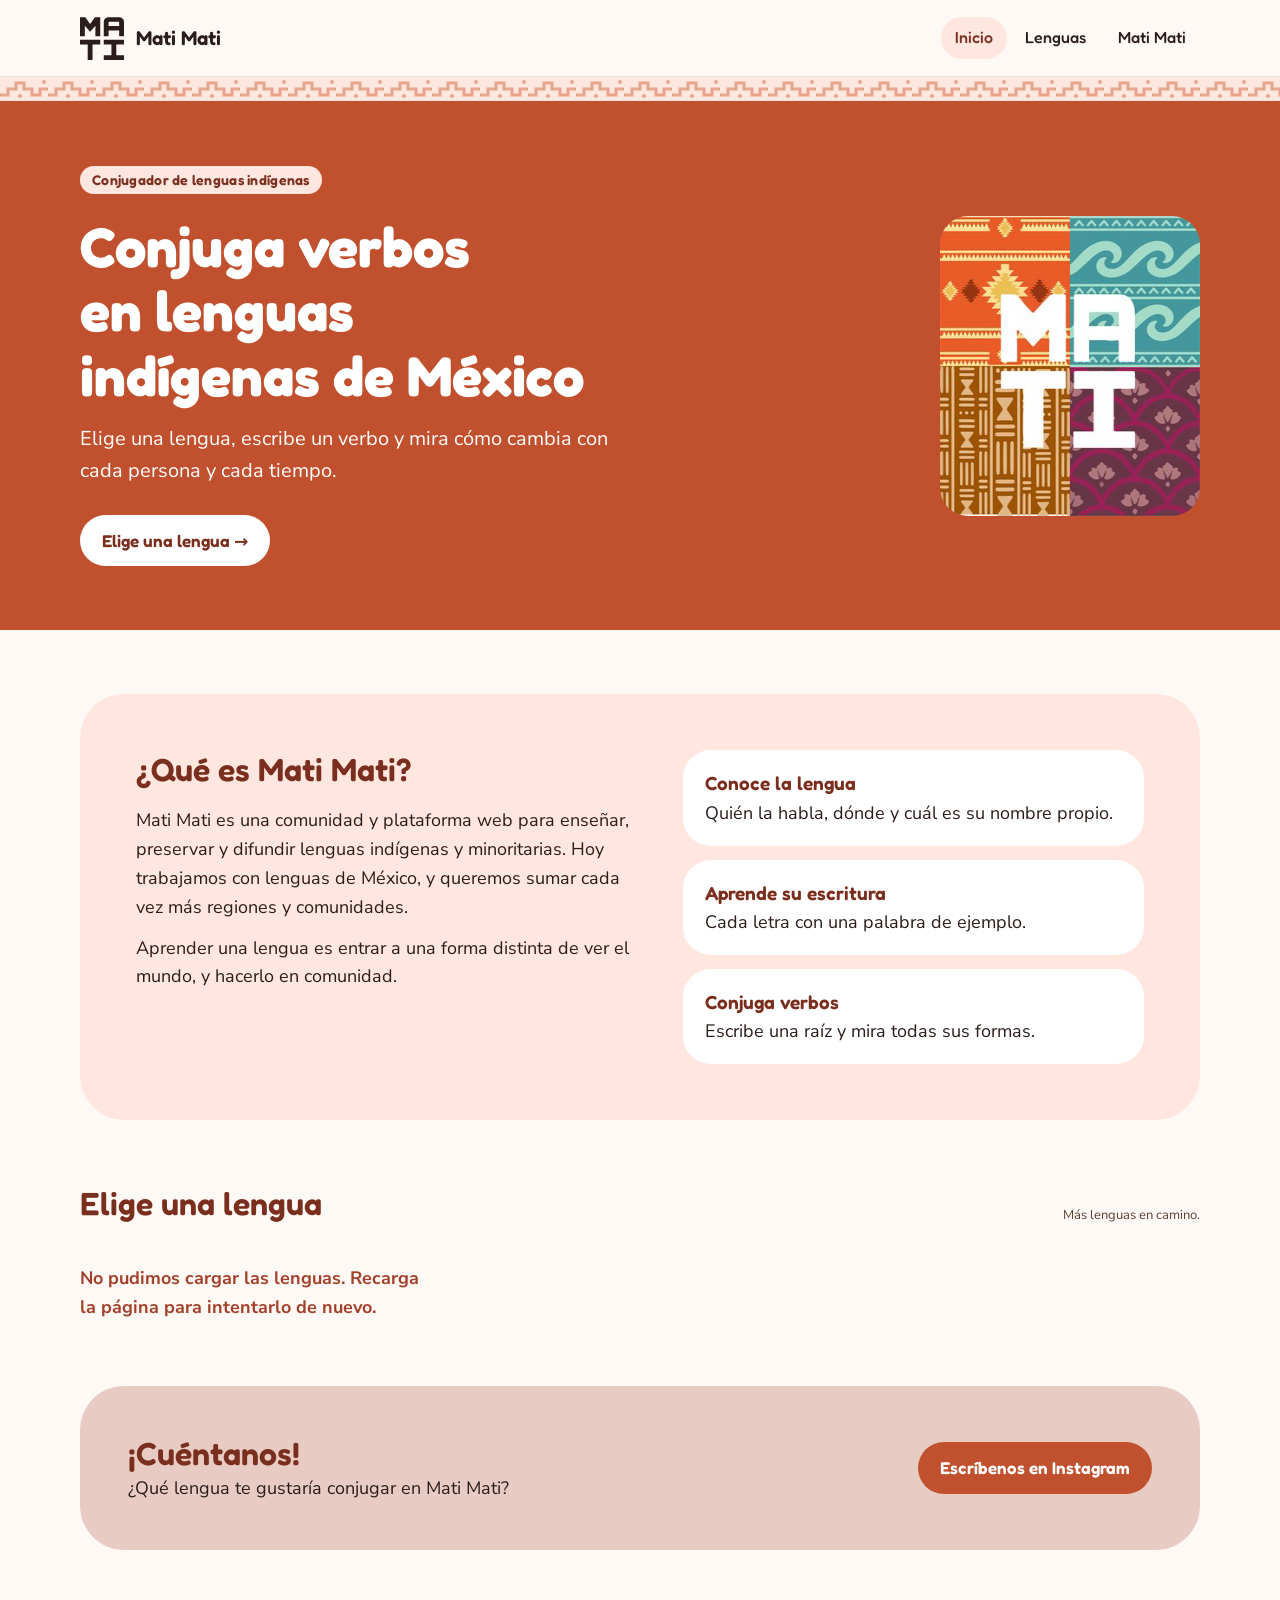
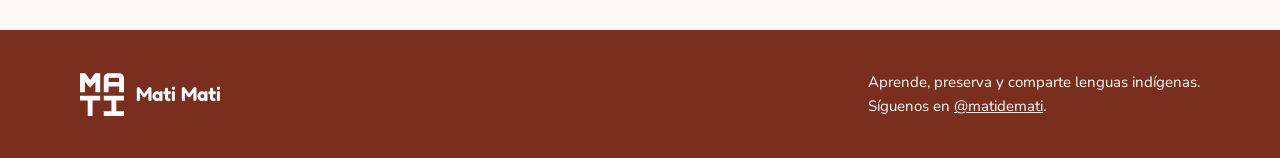
==== static/index.html @ 04e4de2c "Add Mati Mati home page and Otomí conjugator - Rust (axum) server serving the static site and a JSON" ====
<!doctype html>
<html lang="es">
<head>
  <meta charset="utf-8">
  <meta name="viewport" content="width=device-width, initial-scale=1">
  <title>Mati Mati · Conjugador</title>
  <meta name="description" content="Conjuga verbos en lenguas indígenas de México con Mati Mati.">
  <link rel="icon" href="/static/img/favicon.svg" type="image/svg+xml">
  <link rel="preconnect" href="https://fonts.googleapis.com">
  <link rel="preconnect" href="https://fonts.gstatic.com" crossorigin>
  <link rel="stylesheet" href="https://fonts.googleapis.com/css2?family=Fredoka:wght@500;600;700&family=Nunito+Sans:wght@400;700;800&family=Noto+Sans:wght@400;700&display=swap">
  <link rel="stylesheet" href="/static/css/mati.css">
</head>
<body>
  <a class="skip-link" href="#contenido">Ir al contenido</a>
  <header class="site-header" data-site-header></header>

  <main id="contenido">
    <!-- Header / Banner -->
    <section class="hero" aria-labelledby="hero-title">
      <div class="pattern-p01 pattern-strip" aria-hidden="true"></div>
      <div class="wrap">
        <div>
          <span class="tag">Conjugador de lenguas indígenas</span>
          <h1 id="hero-title">Conjuga verbos en lenguas indígenas de México</h1>
          <p>Elige una lengua, escribe un verbo y mira cómo cambia con cada persona y cada tiempo.</p>
          <p style="margin-top:28px"><a class="button" href="#lenguas" style="background:var(--mati-blanco);color:var(--mati-cacao-rojo)">Elige una lengua →</a></p>
        </div>
        <img class="hero-logo" src="/static/img/mati-logo-textil.png" width="300" height="300"
             alt="Logotipo de Mati Mati: las letras MA y TI sobre cuatro patrones textiles.">
      </div>
    </section>

    <!-- Intro text area -->
    <section class="intro" id="mati" aria-labelledby="intro-title">
      <div class="wrap">
        <div class="intro-card">
          <div>
            <h2 id="intro-title">¿Qué es Mati Mati?</h2>
            <p>Mati Mati es una comunidad y plataforma web para enseñar, preservar y difundir lenguas indígenas y minoritarias. Hoy trabajamos con lenguas de México, y queremos sumar cada vez más regiones y comunidades.</p>
            <p>Aprender una lengua es entrar a una forma distinta de ver el mundo, y hacerlo en comunidad.</p>
          </div>
          <ul class="pillars">
            <li><strong>Conoce la lengua</strong>Quién la habla, dónde y cuál es su nombre propio.</li>
            <li><strong>Aprende su escritura</strong>Cada letra con una palabra de ejemplo.</li>
            <li><strong>Conjuga verbos</strong>Escribe una raíz y mira todas sus formas.</li>
          </ul>
        </div>
      </div>
    </section>

    <!-- Boxes -->
    <section class="languages" id="lenguas" aria-labelledby="lenguas-title">
      <div class="wrap">
        <div class="section-head">
          <h2 id="lenguas-title">Elige una lengua</h2>
          <p class="caption">Más lenguas en camino.</p>
        </div>
        <div class="language-grid" data-language-grid>
          <p class="caption">Cargando lenguas…</p>
        </div>
      </div>
    </section>

    <section class="cta" aria-labelledby="cta-title">
      <div class="wrap">
        <div class="cta-card">
          <div>
            <h2 id="cta-title">¡Cuéntanos!</h2>
            <p>¿Qué lengua te gustaría conjugar en Mati Mati?</p>
          </div>
          <a class="button" href="https://www.instagram.com/matidemati" rel="noopener">Escríbenos en Instagram</a>
        </div>
      </div>
    </section>
  </main>

  <!-- Footer -->
  <footer class="site-footer" data-site-footer></footer>

  <script type="module" src="/static/js/home.js"></script>
</body>
</html>
---- static/css/mati.css ----
/* Mati Mati — design tokens from Manual de Identidad Visual v2.0, §13 A */
:root {
  --mati-tinta: #2B1D1A;
  --mati-papel: #FFF9F5;
  --mati-blanco: #FFFFFF;

  --mati-terracota-mati: #C1502E;
  --mati-guajillo: #A3402A;
  --mati-cacao-rojo: #7A2E1D;
  --mati-mostaza: #D9A93F;
  --mati-ocre: #9C5400;
  --mati-turquesa-mar: #44989D;
  --mati-jade: #3A7A6D;
  --mati-petroleo: #2F6B73;
  --mati-magenta-tinta: #9A2157;
  --mati-ciruela: #683547;
  --mati-cafe-tierra: #5A3F33;
  --mati-piedra: #7A6B62;
  --mati-pino: #2F5D4E;
  --mati-berenjena: #4A2F5B;
  --mati-cempasuchil: #DE7D2A;
  --mati-guayaba: #E08C8C;

  --mati-pastel-rosa-crema: #FFE7E0;
  --mati-pastel-barro-claro: #E8CBC2;
  --mati-pastel-espuma: #CDDFDD;
  --mati-pastel-brote: #D8E6D0;
  --mati-pastel-lila-suave: #E8E4F1;
  --mati-pastel-papel-amate: #EBE3DE;

  --font-titulo: "Fredoka", "Noto Sans", system-ui, sans-serif;
  --font-cuerpo: "Nunito Sans", "Noto Sans", system-ui, sans-serif;

  /* Radii — §12: tags 14, small cards 28–30, large cards 40–50 */
  --r-tag: 14px;
  --r-card: 28px;
  --r-card-lg: 44px;

  /* Active colour series (60 · 30 · 10). Default: serie Mati. */
  --serie-fondo: var(--mati-pastel-rosa-crema);
  --serie-solido: var(--mati-terracota-mati);
  --serie-acento: var(--mati-mostaza);
  --serie-texto: var(--mati-cacao-rojo);
}

/* Paletas de serie, §4 C */
[data-serie="mar"] {
  --serie-fondo: var(--mati-pastel-espuma);
  --serie-solido: var(--mati-petroleo);
  --serie-acento: var(--mati-jade);
  --serie-texto: var(--mati-petroleo);
}
[data-serie="milpa"] {
  --serie-fondo: var(--mati-pastel-brote);
  --serie-solido: var(--mati-pino);
  --serie-acento: var(--mati-cempasuchil);
  --serie-texto: var(--mati-pino);
}
[data-serie="jacaranda"] {
  --serie-fondo: var(--mati-pastel-lila-suave);
  --serie-solido: var(--mati-berenjena);
  --serie-acento: var(--mati-guayaba);
  --serie-texto: var(--mati-berenjena);
}

*,
*::before,
*::after { box-sizing: border-box; }

html { -webkit-text-size-adjust: 100%; }

body {
  margin: 0;
  background: var(--mati-papel);
  color: var(--mati-tinta);
  font-family: var(--font-cuerpo);
  font-size: 18px;
  line-height: 1.6;
}

img, svg { display: block; max-width: 100%; }

a { color: inherit; }

h1, h2, h3 {
  font-family: var(--font-titulo);
  margin: 0;
  text-wrap: balance;
}
h1 { font-weight: 700; font-size: clamp(40px, 6vw, 56px); line-height: 1.15; }
h2 { font-weight: 600; font-size: clamp(28px, 3.4vw, 32px); line-height: 1.25; color: var(--serie-texto); }
h3 { font-weight: 600; font-size: 22px; line-height: 1.3; }

p { margin: 0; max-width: 65ch; }

.caption { font-size: 13px; line-height: 1.4; color: var(--mati-cafe-tierra); }

.wrap { width: min(1120px, 100% - 32px); margin-inline: auto; }

.skip-link {
  position: absolute; left: 16px; top: -100px;
  background: var(--mati-tinta); color: var(--mati-papel);
  padding: 8px 16px; border-radius: var(--r-tag); z-index: 10;
}
.skip-link:focus { top: 16px; }

:focus-visible { outline: 3px solid var(--mati-turquesa-mar); outline-offset: 3px; }

/* Words in an indigenous language: always Fredoka Bold with an accent colour
   (§12). Words with the line-below mark (u̱, o̱…) fall back to Nunito Sans
   Bold, which Fredoka cannot compose (§5, character coverage). */
.lang {
  font-family: var(--font-titulo);
  font-weight: 700;
  color: var(--serie-texto);
}
.lang.lang--compose {
  font-family: "Nunito Sans", "Noto Sans", sans-serif;
  font-weight: 800;
}

/* Tags / badges — Fredoka 600, 14px, +0.02em, radius 14px */
.tag {
  display: inline-block;
  font-family: var(--font-titulo);
  font-weight: 600;
  font-size: 14px;
  line-height: 1;
  letter-spacing: 0.02em;
  padding: 7px 12px;
  border-radius: var(--r-tag);
  background: var(--serie-solido);
  color: var(--mati-blanco);
}
.tag--suave { background: var(--mati-blanco); color: var(--serie-texto); }

.button {
  display: inline-flex; align-items: center; gap: 8px;
  font-family: var(--font-titulo); font-weight: 600; font-size: 17px;
  padding: 12px 22px; border-radius: 999px; border: 0;
  background: var(--serie-solido); color: var(--mati-blanco);
  text-decoration: none; cursor: pointer;
}
.button:hover { filter: brightness(0.92); }

/* ---------- Header ---------- */
.site-header { background: var(--mati-papel); border-bottom: 1px solid var(--mati-pastel-papel-amate); }
.site-header .wrap {
  display: flex; align-items: center; justify-content: space-between;
  gap: 16px; min-height: 76px;
}
.brand { display: flex; align-items: center; gap: 12px; text-decoration: none; color: var(--mati-tinta); }
.brand svg { width: 44px; height: 44px; }
.brand span { font-family: var(--font-titulo); font-weight: 600; font-size: 20px; }
.site-nav ul { display: flex; gap: 4px; list-style: none; margin: 0; padding: 0; }
.site-nav a {
  display: block; padding: 8px 14px; border-radius: 999px;
  font-family: var(--font-titulo); font-weight: 500; font-size: 16px;
  text-decoration: none;
}
.site-nav a:hover { background: var(--mati-pastel-rosa-crema); }
.site-nav a[aria-current="page"] { background: var(--mati-pastel-rosa-crema); color: var(--mati-cacao-rojo); }

/* ---------- Patterns (soft mode: pastel + mid-tone stroke) ---------- */
/* P01 Greca escalonada — terracota family */
.pattern-p01 {
  background-color: var(--mati-pastel-rosa-crema);
  background-image: url("data:image/svg+xml,%3Csvg xmlns='http://www.w3.org/2000/svg' width='48' height='24' viewBox='0 0 48 24'%3E%3Cpath d='M0 18h8v-6h8V6h8v6h8v6h8v-6h8' fill='none' stroke='%23E8A58E' stroke-width='3'/%3E%3Ccircle cx='20' cy='19' r='2' fill='%23E8A58E'/%3E%3Ccircle cx='44' cy='5' r='2' fill='%23E8A58E'/%3E%3C/svg%3E");
  background-size: 48px 24px;
}
/* P02 Oleaje — turquesa family */
.pattern-p02 {
  background-color: var(--mati-pastel-espuma);
  background-image: url("data:image/svg+xml,%3Csvg xmlns='http://www.w3.org/2000/svg' width='48' height='24' viewBox='0 0 48 24'%3E%3Cpath d='M0 12c6-8 18-8 24 0s18 8 24 0' fill='none' stroke='%2389BDB9' stroke-width='3'/%3E%3C/svg%3E");
  background-size: 48px 24px;
}
.pattern-strip { height: 24px; }

/* ---------- Footer ---------- */
.site-footer {
  background: var(--mati-cacao-rojo);
  color: var(--mati-blanco);
  padding: 40px 0;
  margin-top: 80px;
}
.site-footer .wrap { display: flex; flex-wrap: wrap; gap: 24px; justify-content: space-between; align-items: center; }
.site-footer .brand { color: var(--mati-blanco); }
.site-footer p { font-size: 15px; }
.site-footer a { color: var(--mati-blanco); }

/* ---------- Home ---------- */
.hero {
  background: var(--mati-terracota-mati);
  color: var(--mati-blanco);
}
.hero .wrap {
  display: grid; grid-template-columns: 1fr auto; gap: 48px; align-items: center;
  padding-block: 64px;
}
.hero h1 { max-width: 16ch; }
.hero p { font-size: 20px; margin-top: 16px; max-width: 44ch; }
.hero .hero-logo { width: clamp(180px, 24vw, 260px); border-radius: var(--r-card); }
.hero .tag { background: var(--mati-pastel-rosa-crema); color: var(--mati-cacao-rojo); margin-bottom: 20px; }

.intro { padding-block: 64px 24px; }
.intro-card {
  background: var(--mati-pastel-rosa-crema);
  border-radius: var(--r-card-lg);
  padding: clamp(28px, 5vw, 56px);
  display: grid; grid-template-columns: 1.1fr 1fr; gap: 40px;
}
.intro-card h2 { color: var(--mati-cacao-rojo); margin-bottom: 16px; }
.intro-card p + p { margin-top: 12px; }
.pillars { list-style: none; margin: 0; padding: 0; display: grid; gap: 14px; }
.pillars li {
  background: var(--mati-blanco); border-radius: var(--r-card);
  padding: 18px 22px;
}
.pillars strong { font-family: var(--font-titulo); font-weight: 600; font-size: 19px; color: var(--mati-cacao-rojo); display: block; }

.languages { padding-block: 40px; }
.section-head { display: flex; flex-wrap: wrap; align-items: end; justify-content: space-between; gap: 12px; margin-bottom: 28px; }
.section-head h2 { color: var(--mati-cacao-rojo); }

.language-grid {
  display: grid; gap: 24px;
  grid-template-columns: repeat(auto-fill, minmax(280px, 1fr));
}
.language-card {
  position: relative;
  display: flex; flex-direction: column; gap: 10px;
  background: var(--serie-fondo);
  border-radius: var(--r-card);
  padding: 28px;
  min-height: 280px;
  text-decoration: none;
  color: var(--mati-tinta);
  transition: transform 0.15s ease, box-shadow 0.15s ease;
}
a.language-card:hover { transform: translateY(-3px); box-shadow: 0 10px 24px rgb(43 29 26 / 0.12); }
.language-card .tag { align-self: flex-start; }
.language-card .endonym { font-size: 40px; line-height: 1.1; margin-top: 8px; }
.language-card .name { font-family: var(--font-titulo); font-weight: 600; font-size: 20px; }
.language-card .region { font-size: 15px; color: var(--mati-cafe-tierra); }
.language-card .summary { font-size: 16px; margin-top: auto; }
.language-card .go { font-family: var(--font-titulo); font-weight: 600; color: var(--serie-texto); }
.language-card[aria-disabled="true"] .tag { background: var(--mati-blanco); color: var(--serie-texto); }

.cta { padding-block: 24px 0; }
.cta-card {
  background: var(--mati-pastel-barro-claro);
  border-radius: var(--r-card-lg);
  padding: clamp(28px, 5vw, 48px);
  display: flex; flex-wrap: wrap; gap: 20px; align-items: center; justify-content: space-between;
}
.cta-card h2 { color: var(--mati-cacao-rojo); }

/* ---------- Language page ---------- */
.lang-hero { background: var(--serie-solido); color: var(--mati-blanco); }
.lang-hero .wrap { padding-block: 56px; }
.lang-hero .lang { color: var(--mati-blanco); font-size: clamp(48px, 8vw, 80px); line-height: 1.05; display: block; }
.lang-hero h1 { font-size: clamp(28px, 4vw, 36px); font-weight: 600; margin-top: 8px; }
.lang-hero p { margin-top: 12px; font-size: 19px; }
.lang-hero .tag { background: var(--mati-blanco); color: var(--serie-texto); margin-bottom: 16px; }

.subnav {
  position: sticky; top: 0; z-index: 5;
  background: var(--mati-papel);
  border-bottom: 1px solid var(--mati-pastel-papel-amate);
}
.subnav ul { display: flex; gap: 4px; list-style: none; margin: 0; padding: 10px 0; overflow-x: auto; }
.subnav a {
  display: block; white-space: nowrap; padding: 8px 16px; border-radius: 999px;
  font-family: var(--font-titulo); font-weight: 500; text-decoration: none;
}
.subnav a:hover, .subnav a.active { background: var(--serie-fondo); color: var(--serie-texto); }

.section { padding-block: 56px 8px; scroll-margin-top: 64px; }
.section > .wrap > h2 { margin-bottom: 16px; }
.section .lead { font-size: 20px; margin-bottom: 24px; }
.stack > * + * { margin-top: 14px; }

.card {
  background: var(--serie-fondo);
  border-radius: var(--r-card);
  padding: 24px 28px;
}
.card--blanca { background: var(--mati-blanco); border: 1px solid var(--mati-pastel-papel-amate); }
.grid-2 { display: grid; gap: 24px; grid-template-columns: repeat(auto-fit, minmax(300px, 1fr)); }
.grid-3 { display: grid; gap: 20px; grid-template-columns: repeat(auto-fit, minmax(260px, 1fr)); }

.letters {
  display: grid; gap: 12px;
  grid-template-columns: repeat(auto-fill, minmax(150px, 1fr));
  list-style: none; padding: 0; margin: 0;
}
.letters li {
  background: var(--mati-blanco); border: 1px solid var(--mati-pastel-papel-amate);
  border-radius: var(--r-card); padding: 14px 18px;
}
.letters .letter { font-size: 34px; line-height: 1.1; display: block; }
.letters .word { font-weight: 700; display: block; margin-top: 6px; }
.letters .meaning { font-size: 14px; color: var(--mati-cafe-tierra); }

.vowels { display: flex; flex-wrap: wrap; gap: 10px; list-style: none; padding: 0; margin: 10px 0 0; }
.vowels li {
  background: var(--mati-blanco); border-radius: var(--r-tag);
  padding: 8px 14px; display: flex; align-items: baseline; gap: 8px;
}
.vowels .lang { font-size: 26px; }
.vowels .ipa { font-size: 14px; color: var(--mati-cafe-tierra); }

.formula { display: flex; flex-wrap: wrap; gap: 12px; list-style: none; padding: 0; margin: 0; }
.formula li {
  flex: 1 1 200px;
  background: var(--mati-blanco); border-radius: var(--r-card);
  padding: 18px 20px; border-top: 6px solid var(--serie-acento);
}
.formula .slot { font-family: var(--font-titulo); font-weight: 600; font-size: 18px; }
.formula .lang { font-size: 30px; display: block; margin: 4px 0; }
.formula p { font-size: 15px; }

.pairs { display: grid; gap: 10px; grid-template-columns: repeat(auto-fill, minmax(200px, 1fr)); list-style: none; padding: 0; margin: 0; }
.pairs li { background: var(--mati-blanco); border-radius: var(--r-card); padding: 14px 18px; }
.pairs .lang { font-size: 24px; display: block; }
.pairs span:last-child { font-size: 15px; color: var(--mati-cafe-tierra); }

.change-list { list-style: none; padding: 0; margin: 12px 0 0; display: grid; gap: 6px; }
.change-list li { display: flex; flex-wrap: wrap; align-items: baseline; gap: 8px; font-size: 16px; }
.change-list .lang { font-size: 20px; }
.change-list .arrow { color: var(--serie-acento); font-weight: 700; }

table.data {
  width: 100%; border-collapse: separate; border-spacing: 0;
  background: var(--mati-blanco); border-radius: var(--r-card); overflow: hidden;
  border: 1px solid var(--mati-pastel-papel-amate);
  font-size: 16px;
}
table.data th, table.data td { text-align: left; padding: 12px 16px; border-bottom: 1px solid var(--mati-pastel-papel-amate); }
table.data tr:last-child td { border-bottom: 0; }
table.data thead th { background: var(--serie-solido); color: var(--mati-blanco); font-family: var(--font-titulo); font-weight: 600; }
table.data td .lang { font-size: 20px; }
.table-scroll { overflow-x: auto; }

/* Conjugator */
.conjugator-form {
  display: flex; flex-wrap: wrap; gap: 12px; align-items: end;
  background: var(--serie-fondo); border-radius: var(--r-card-lg);
  padding: clamp(20px, 4vw, 36px);
}
.conjugator-form label { display: block; font-family: var(--font-titulo); font-weight: 600; margin-bottom: 6px; }
.conjugator-form .field { flex: 1 1 260px; }
.conjugator-form input {
  width: 100%; font: 700 24px var(--font-cuerpo); color: var(--mati-tinta);
  padding: 12px 18px; border-radius: 18px; border: 2px solid transparent; background: var(--mati-blanco);
}
.conjugator-form input:focus { outline: none; border-color: var(--serie-solido); }
.samples { display: flex; flex-wrap: wrap; gap: 8px; margin-top: 16px; list-style: none; padding: 0; }
.samples button {
  font: 600 15px var(--font-cuerpo); border: 1px solid var(--mati-pastel-papel-amate);
  background: var(--mati-blanco); border-radius: 999px; padding: 6px 14px; cursor: pointer;
  color: var(--mati-tinta);
}
.samples button:hover { border-color: var(--serie-solido); }
.samples .lang { font-size: 16px; }
.charpad { display: flex; flex-wrap: wrap; gap: 6px; margin-top: 10px; }
.charpad button {
  min-width: 40px; height: 40px; border-radius: 12px; border: 0; cursor: pointer;
  background: var(--mati-blanco); color: var(--serie-texto);
  font: 800 18px "Nunito Sans", "Noto Sans", sans-serif;
}
.charpad button:hover { background: var(--serie-solido); color: var(--mati-blanco); }

.result-head { display: flex; flex-wrap: wrap; align-items: baseline; gap: 12px; margin: 32px 0 8px; }
.result-head .lang { font-size: 44px; }
.result-note { margin-bottom: 20px; }
.notice {
  border-radius: var(--r-card); padding: 14px 20px; font-size: 16px;
  background: var(--mati-pastel-papel-amate); border-left: 6px solid var(--mati-mostaza);
}
.notice--ok { border-left-color: var(--serie-acento); background: var(--mati-blanco); }
.error { color: var(--mati-guajillo); font-weight: 700; margin-top: 12px; }

.tense-group h3 { margin: 28px 0 12px; color: var(--serie-texto); }
.tense-grid { display: grid; gap: 20px; grid-template-columns: repeat(auto-fill, minmax(300px, 1fr)); }
.tense h4 { font-family: var(--font-titulo); font-weight: 600; font-size: 19px; margin: 0; }
.tense .caption { margin: 2px 0 10px; }
.tense table.data td { padding: 10px 14px; }
.tense .person { font-size: 14px; color: var(--mati-cafe-tierra); }
.tense .lang { font-size: 19px; }
.tense .clitic { color: var(--serie-acento); }

.source { margin-top: 40px; font-size: 14px; color: var(--mati-cafe-tierra); }
.source strong { color: var(--mati-tinta); }

/* ---------- Responsive ---------- */
@media (max-width: 760px) {
  .hero .wrap { grid-template-columns: 1fr; padding-block: 40px; }
  .hero .hero-logo { width: 160px; order: -1; }
  .intro-card { grid-template-columns: 1fr; }
  .site-nav a { padding: 8px 10px; font-size: 15px; }
  .brand span { display: none; }
}
@media (prefers-reduced-motion: reduce) {
  * { transition: none !important; scroll-behavior: auto !important; }
}
html { scroll-behavior: smooth; }
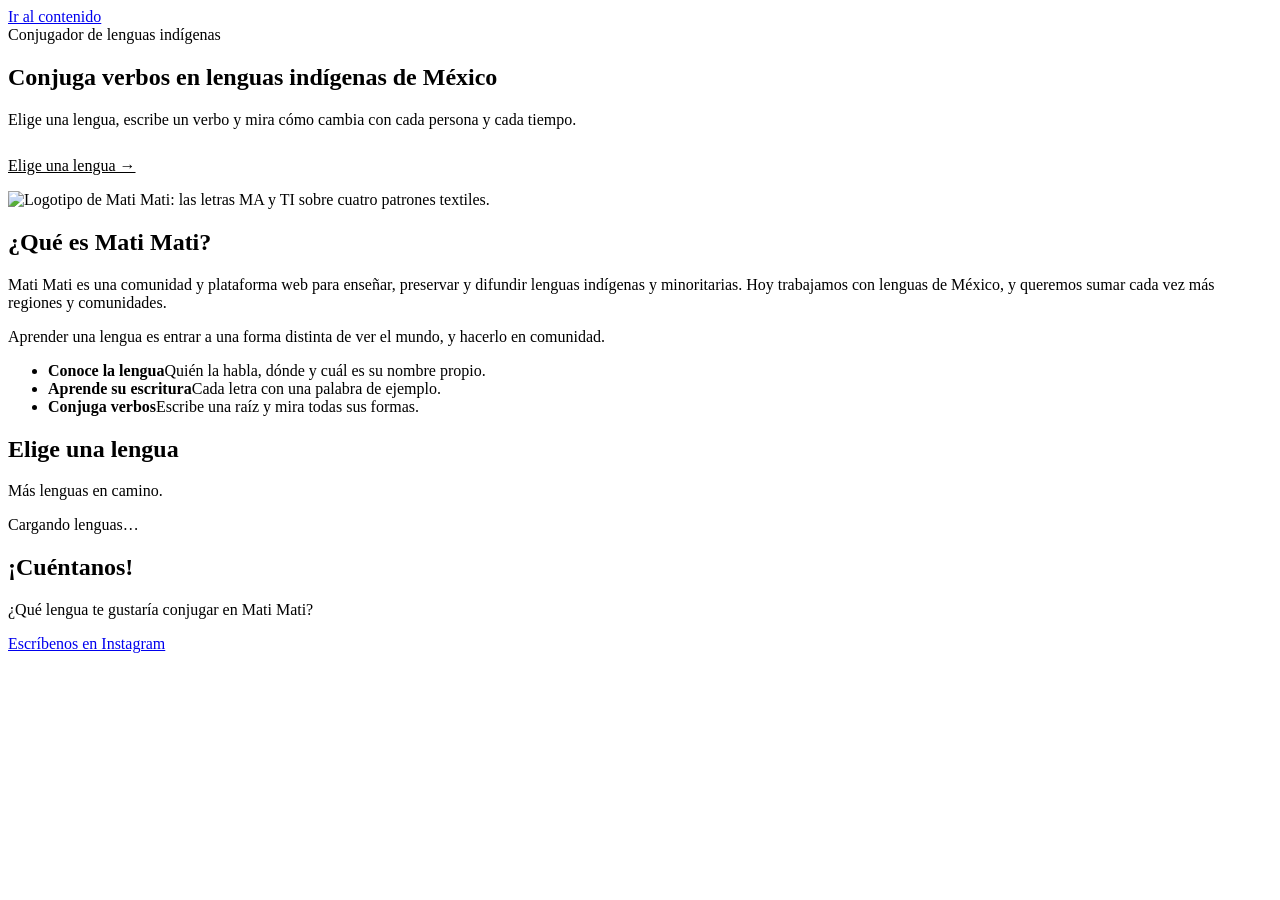
==== commit 89df8a57: "Publish as a static site on GitHub Pages with a WebAssembly conjugator GitHub Pages only serves stat" ====
--- a/static/index.html
+++ b/static/index.html
@@ -2,14 +2,15 @@
 <html lang="es">
 <head>
   <meta charset="utf-8">
+  <base href="{{base}}">
   <meta name="viewport" content="width=device-width, initial-scale=1">
   <title>Mati Mati · Conjugador</title>
   <meta name="description" content="Conjuga verbos en lenguas indígenas de México con Mati Mati.">
-  <link rel="icon" href="/static/img/favicon.svg" type="image/svg+xml">
+  <link rel="icon" href="static/img/favicon.svg" type="image/svg+xml">
   <link rel="preconnect" href="https://fonts.googleapis.com">
   <link rel="preconnect" href="https://fonts.gstatic.com" crossorigin>
   <link rel="stylesheet" href="https://fonts.googleapis.com/css2?family=Fredoka:wght@500;600;700&family=Nunito+Sans:wght@400;700;800&family=Noto+Sans:wght@400;700&display=swap">
-  <link rel="stylesheet" href="/static/css/mati.css">
+  <link rel="stylesheet" href="static/css/mati.css">
 </head>
 <body>
   <a class="skip-link" href="#contenido">Ir al contenido</a>
@@ -26,7 +27,7 @@
           <p>Elige una lengua, escribe un verbo y mira cómo cambia con cada persona y cada tiempo.</p>
           <p style="margin-top:28px"><a class="button" href="#lenguas" style="background:var(--mati-blanco);color:var(--mati-cacao-rojo)">Elige una lengua →</a></p>
         </div>
-        <img class="hero-logo" src="/static/img/mati-logo-textil.png" width="300" height="300"
+        <img class="hero-logo" src="static/img/mati-logo-textil.png" width="300" height="300"
              alt="Logotipo de Mati Mati: las letras MA y TI sobre cuatro patrones textiles.">
       </div>
     </section>
@@ -78,6 +79,6 @@
   <!-- Footer -->
   <footer class="site-footer" data-site-footer></footer>
 
-  <script type="module" src="/static/js/home.js"></script>
+  <script type="module" src="static/js/home.js"></script>
 </body>
 </html>
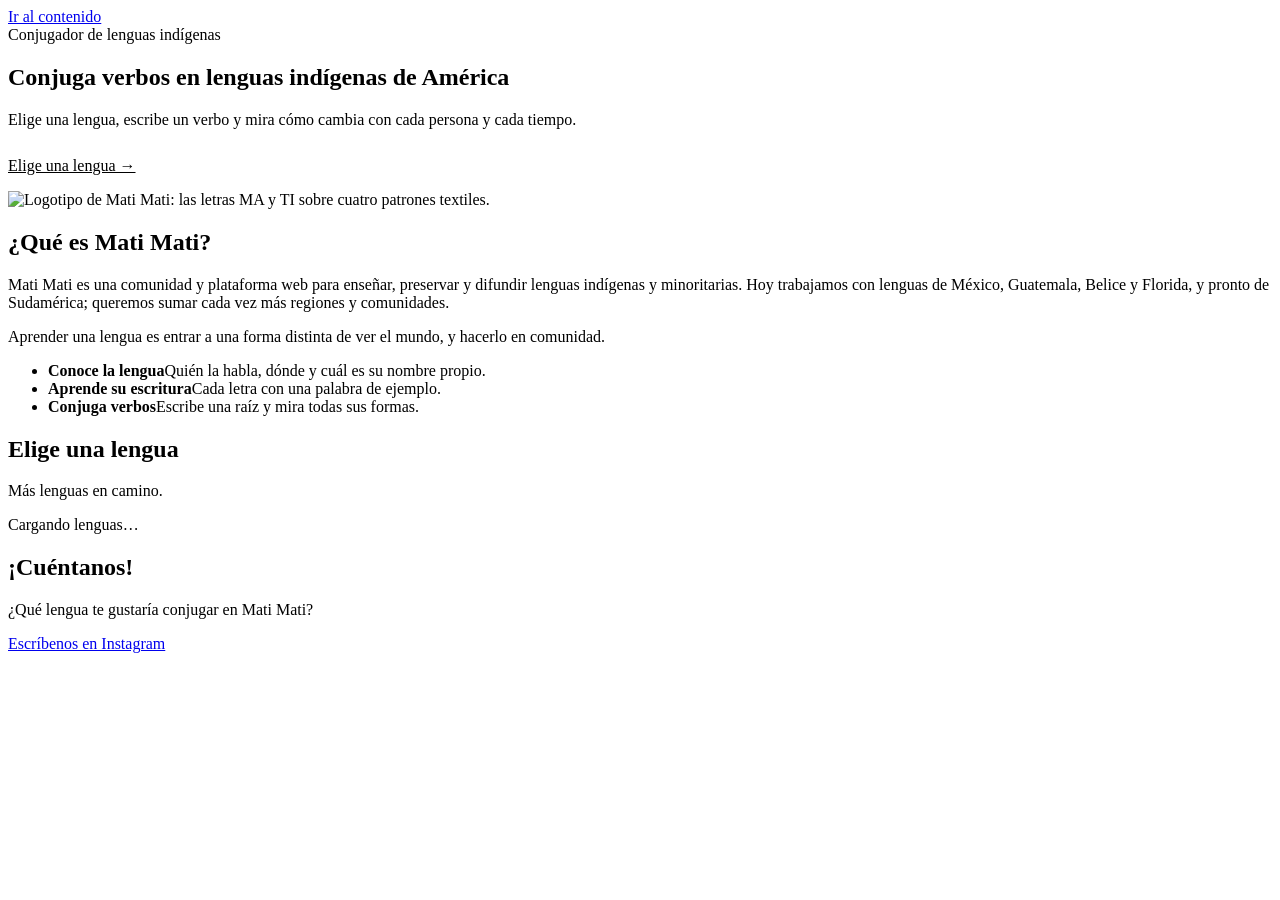
==== commit 8928af16: "Home: sections by continent (with South America) and family/region filters Each language now has a f" ====
--- a/static/index.html
+++ b/static/index.html
@@ -4,8 +4,14 @@
   <meta charset="utf-8">
   <base href="{{base}}">
   <meta name="viewport" content="width=device-width, initial-scale=1">
+  <meta name="color-scheme" content="light">
+  <script>
+    // Light or dark theme before the first paint: the saved choice, else light.
+    document.documentElement.dataset.theme = "light";
+    try { if (localStorage.getItem("theme") === "dark") document.documentElement.dataset.theme = "dark"; } catch (e) {}
+  </script>
   <title>Mati Mati · Conjugador</title>
-  <meta name="description" content="Conjuga verbos en lenguas indígenas de México con Mati Mati.">
+  <meta name="description" content="Conjuga verbos en lenguas indígenas de América con Mati Mati.">
   <link rel="icon" href="static/img/favicon.svg" type="image/svg+xml">
   <link rel="preconnect" href="https://fonts.googleapis.com">
   <link rel="preconnect" href="https://fonts.gstatic.com" crossorigin>
@@ -23,9 +29,9 @@
       <div class="wrap">
         <div>
           <span class="tag">Conjugador de lenguas indígenas</span>
-          <h1 id="hero-title">Conjuga verbos en lenguas indígenas de México</h1>
+          <h1 id="hero-title">Conjuga verbos en lenguas indígenas de América</h1>
           <p>Elige una lengua, escribe un verbo y mira cómo cambia con cada persona y cada tiempo.</p>
-          <p style="margin-top:28px"><a class="button" href="#lenguas" style="background:var(--mati-blanco);color:var(--mati-cacao-rojo)">Elige una lengua →</a></p>
+          <p style="margin-top:28px"><a class="button" href="#lenguas" style="background:var(--surface);color:var(--mati-cacao-rojo)">Elige una lengua →</a></p>
         </div>
         <img class="hero-logo" src="static/img/mati-logo-textil.png" width="300" height="300"
              alt="Logotipo de Mati Mati: las letras MA y TI sobre cuatro patrones textiles.">
@@ -38,7 +44,7 @@
         <div class="intro-card">
           <div>
             <h2 id="intro-title">¿Qué es Mati Mati?</h2>
-            <p>Mati Mati es una comunidad y plataforma web para enseñar, preservar y difundir lenguas indígenas y minoritarias. Hoy trabajamos con lenguas de México, y queremos sumar cada vez más regiones y comunidades.</p>
+            <p>Mati Mati es una comunidad y plataforma web para enseñar, preservar y difundir lenguas indígenas y minoritarias. Hoy trabajamos con lenguas de México, Guatemala, Belice y Florida, y pronto de Sudamérica; queremos sumar cada vez más regiones y comunidades.</p>
             <p>Aprender una lengua es entrar a una forma distinta de ver el mundo, y hacerlo en comunidad.</p>
           </div>
           <ul class="pillars">
@@ -57,7 +63,7 @@
           <h2 id="lenguas-title">Elige una lengua</h2>
           <p class="caption">Más lenguas en camino.</p>
         </div>
-        <div class="language-grid" data-language-grid>
+        <div class="language-list" data-language-grid>
           <p class="caption">Cargando lenguas…</p>
         </div>
       </div>
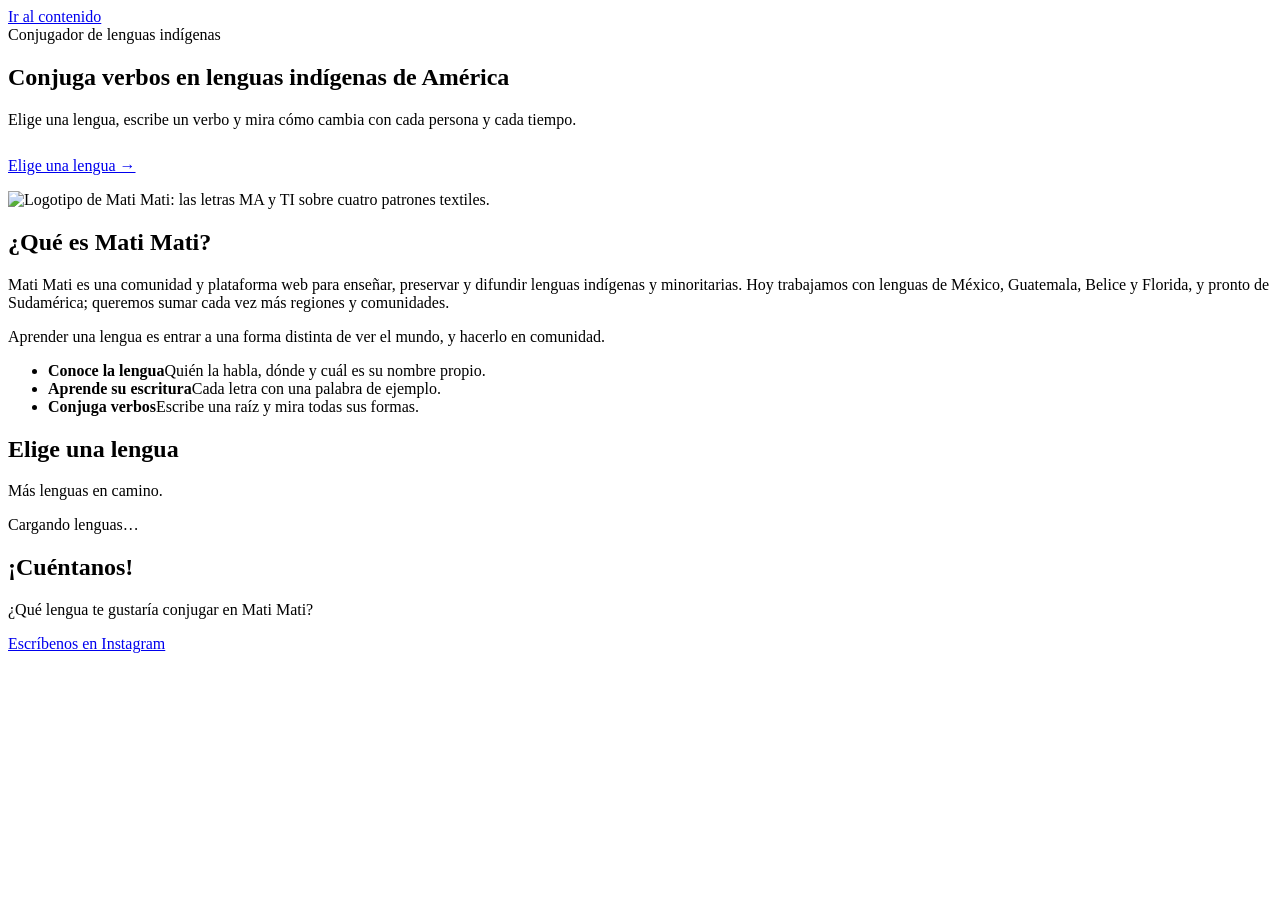
==== commit bae2b699: "Add Quichua santiagueño and the chinamitl look Quichua santiagueño (qus) gets its own conjugation en" ====
--- a/static/index.html
+++ b/static/index.html
@@ -5,6 +5,7 @@
   <base href="{{base}}">
   <meta name="viewport" content="width=device-width, initial-scale=1">
   <meta name="color-scheme" content="light">
+  <meta name="theme-color" content="#2f6b73">
   <script>
     // Light or dark theme before the first paint: the saved choice, else light.
     document.documentElement.dataset.theme = "light";
@@ -12,7 +13,7 @@
   </script>
   <title>Mati Mati · Conjugador</title>
   <meta name="description" content="Conjuga verbos en lenguas indígenas de América con Mati Mati.">
-  <link rel="icon" href="static/img/favicon.svg" type="image/svg+xml">
+  <link rel="icon" href="static/img/mati-logo-petroleo.png" type="image/png">
   <link rel="preconnect" href="https://fonts.googleapis.com">
   <link rel="preconnect" href="https://fonts.gstatic.com" crossorigin>
   <link rel="stylesheet" href="https://fonts.googleapis.com/css2?family=Fredoka:wght@500;600;700&family=Nunito+Sans:wght@400;700;800&family=Noto+Sans:wght@400;700&display=swap">
@@ -25,13 +26,13 @@
   <main id="contenido">
     <!-- Header / Banner -->
     <section class="hero" aria-labelledby="hero-title">
-      <div class="pattern-p01 pattern-strip" aria-hidden="true"></div>
+      <div class="pattern-p02 pattern-strip" aria-hidden="true"></div>
       <div class="wrap">
         <div>
           <span class="tag">Conjugador de lenguas indígenas</span>
           <h1 id="hero-title">Conjuga verbos en lenguas indígenas de América</h1>
           <p>Elige una lengua, escribe un verbo y mira cómo cambia con cada persona y cada tiempo.</p>
-          <p style="margin-top:28px"><a class="button" href="#lenguas" style="background:var(--surface);color:var(--mati-cacao-rojo)">Elige una lengua →</a></p>
+          <p style="margin-top:28px"><a class="button" href="#lenguas">Elige una lengua →</a></p>
         </div>
         <img class="hero-logo" src="static/img/mati-logo-textil.png" width="300" height="300"
              alt="Logotipo de Mati Mati: las letras MA y TI sobre cuatro patrones textiles.">
